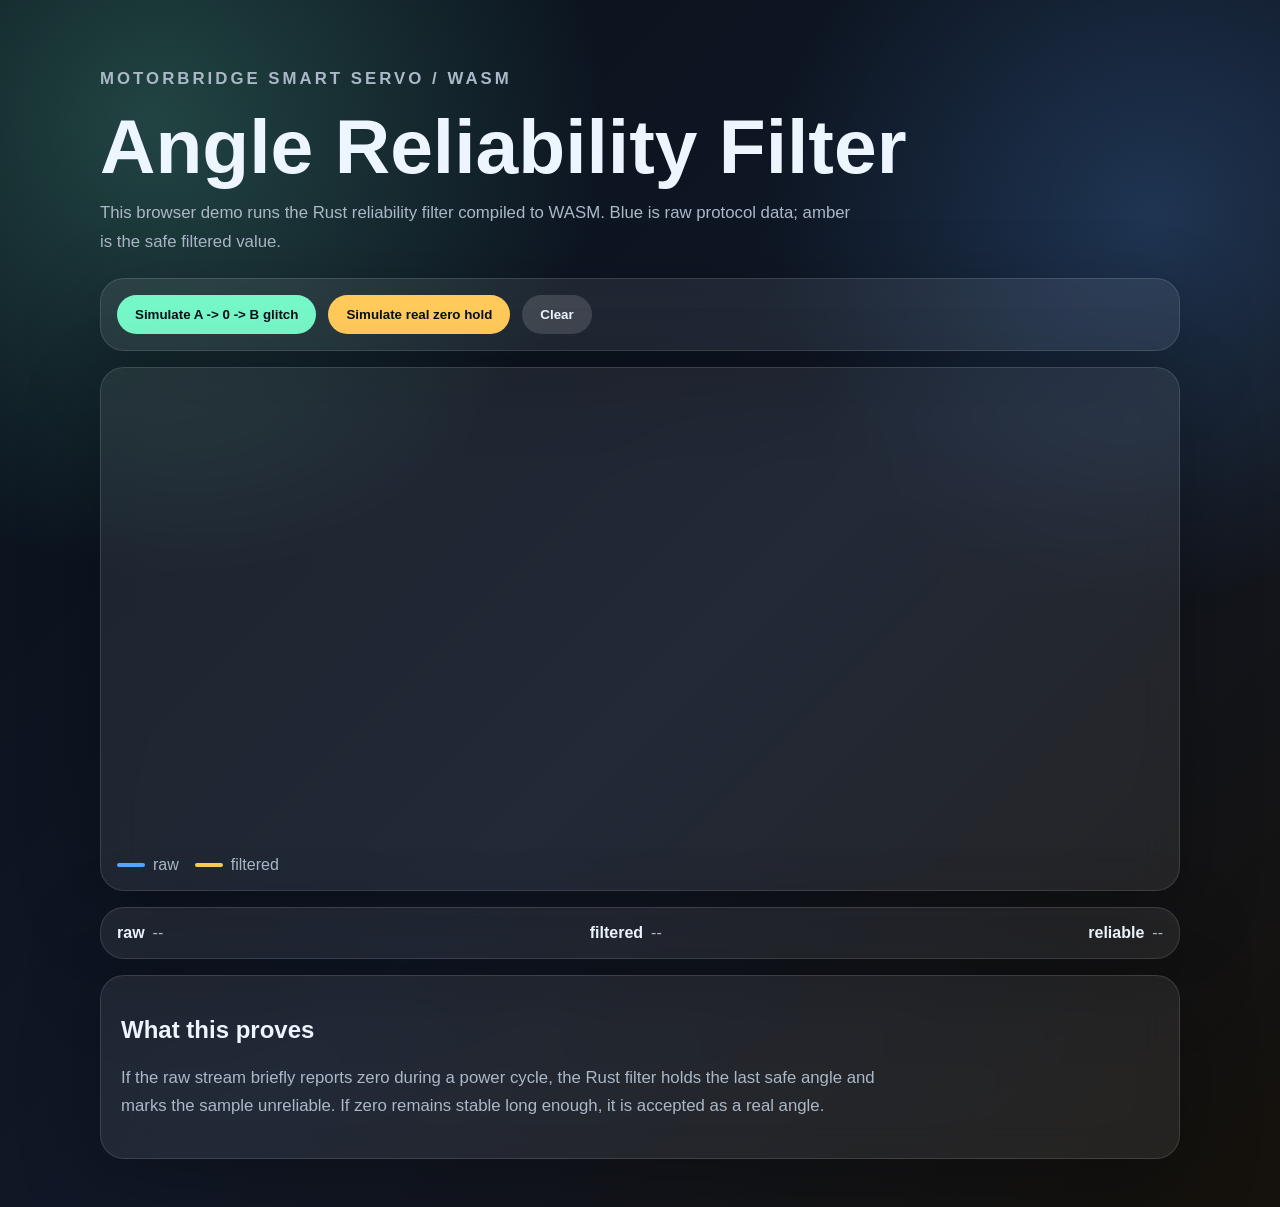
==== examples/wasm/browser-filter-demo/index.html @ 38129cca "Organize examples and add WASM browser demo" ====
<!doctype html>
<html lang="en">
  <head>
    <meta charset="utf-8" />
    <meta name="viewport" content="width=device-width, initial-scale=1" />
    <title>MotorBridge WASM Angle Filter Demo</title>
    <link rel="stylesheet" href="styles.css" />
  </head>
  <body>
    <main class="shell">
      <section class="hero">
        <p class="eyebrow">MotorBridge Smart Servo / WASM</p>
        <h1>Angle Reliability Filter</h1>
        <p>
          This browser demo runs the Rust reliability filter compiled to WASM.
          Blue is raw protocol data; amber is the safe filtered value.
        </p>
      </section>

      <section class="panel controls">
        <button id="play-glitch">Simulate A -> 0 -> B glitch</button>
        <button id="play-zero">Simulate real zero hold</button>
        <button id="clear">Clear</button>
      </section>

      <section class="panel chart-card">
        <canvas id="chart" width="960" height="420" aria-label="Angle chart"></canvas>
        <div class="legend">
          <span><i class="raw"></i>raw</span>
          <span><i class="filtered"></i>filtered</span>
        </div>
      </section>

      <section class="panel readout">
        <div><strong>raw</strong><span id="raw">--</span></div>
        <div><strong>filtered</strong><span id="filtered">--</span></div>
        <div><strong>reliable</strong><span id="reliable">--</span></div>
      </section>

      <section class="panel notes">
        <h2>What this proves</h2>
        <p>
          If the raw stream briefly reports zero during a power cycle, the Rust
          filter holds the last safe angle and marks the sample unreliable. If
          zero remains stable long enough, it is accepted as a real angle.
        </p>
      </section>
    </main>

    <script type="module" src="app.js"></script>
  </body>
</html>
---- examples/wasm/browser-filter-demo/styles.css ----
:root {
  color-scheme: dark;
  --bg: #0a1018;
  --panel: rgba(255, 255, 255, 0.075);
  --text: #edf6ff;
  --muted: #aab8c7;
  --raw: #54a8ff;
  --filtered: #ffca5a;
  --accent: #76f7c8;
}

* {
  box-sizing: border-box;
}

body {
  margin: 0;
  min-height: 100vh;
  font-family: "Aptos", "Segoe UI", sans-serif;
  color: var(--text);
  background:
    radial-gradient(circle at 12% 10%, rgba(118, 247, 200, 0.22), transparent 28rem),
    radial-gradient(circle at 90% 18%, rgba(84, 168, 255, 0.20), transparent 24rem),
    linear-gradient(135deg, #08111a 0%, #111827 55%, #15110b 100%);
}

.shell {
  width: min(1080px, calc(100% - 32px));
  margin: 0 auto;
  padding: 48px 0;
}

.hero {
  margin-bottom: 22px;
}

.eyebrow {
  color: var(--accent);
  font-size: 0.78rem;
  font-weight: 800;
  letter-spacing: 0.18em;
  text-transform: uppercase;
}

h1 {
  margin: 0;
  font-size: clamp(2.2rem, 6vw, 5rem);
  line-height: 0.94;
}

.hero p,
.notes p {
  max-width: 760px;
  color: var(--muted);
  font-size: 1.05rem;
  line-height: 1.7;
}

.panel {
  border: 1px solid rgba(255, 255, 255, 0.12);
  border-radius: 24px;
  background: var(--panel);
  box-shadow: 0 24px 80px rgba(0, 0, 0, 0.28);
  backdrop-filter: blur(18px);
}

.controls {
  display: flex;
  flex-wrap: wrap;
  gap: 12px;
  padding: 16px;
  margin-bottom: 16px;
}

button {
  border: 0;
  border-radius: 999px;
  padding: 12px 18px;
  color: #061018;
  background: var(--accent);
  font-weight: 800;
  cursor: pointer;
}

button:nth-child(2) {
  background: var(--filtered);
}

button:nth-child(3) {
  color: var(--text);
  background: rgba(255, 255, 255, 0.14);
}

.chart-card {
  padding: 16px;
}

canvas {
  display: block;
  width: 100%;
  height: auto;
  border-radius: 18px;
}

.legend,
.readout {
  display: flex;
  flex-wrap: wrap;
  gap: 16px;
  margin-top: 14px;
}

.legend span,
.readout div {
  display: inline-flex;
  align-items: center;
  gap: 8px;
  color: var(--muted);
}

.legend i {
  width: 28px;
  height: 4px;
  border-radius: 999px;
}

.legend .raw {
  background: var(--raw);
}

.legend .filtered {
  background: var(--filtered);
}

.readout {
  justify-content: space-between;
  padding: 16px;
  margin-top: 16px;
}

.readout strong {
  color: var(--text);
}

.notes {
  padding: 20px;
  margin-top: 16px;
}

@media (max-width: 640px) {
  .shell {
    width: min(100% - 20px, 1080px);
    padding: 28px 0;
  }

  .readout {
    display: grid;
  }
}
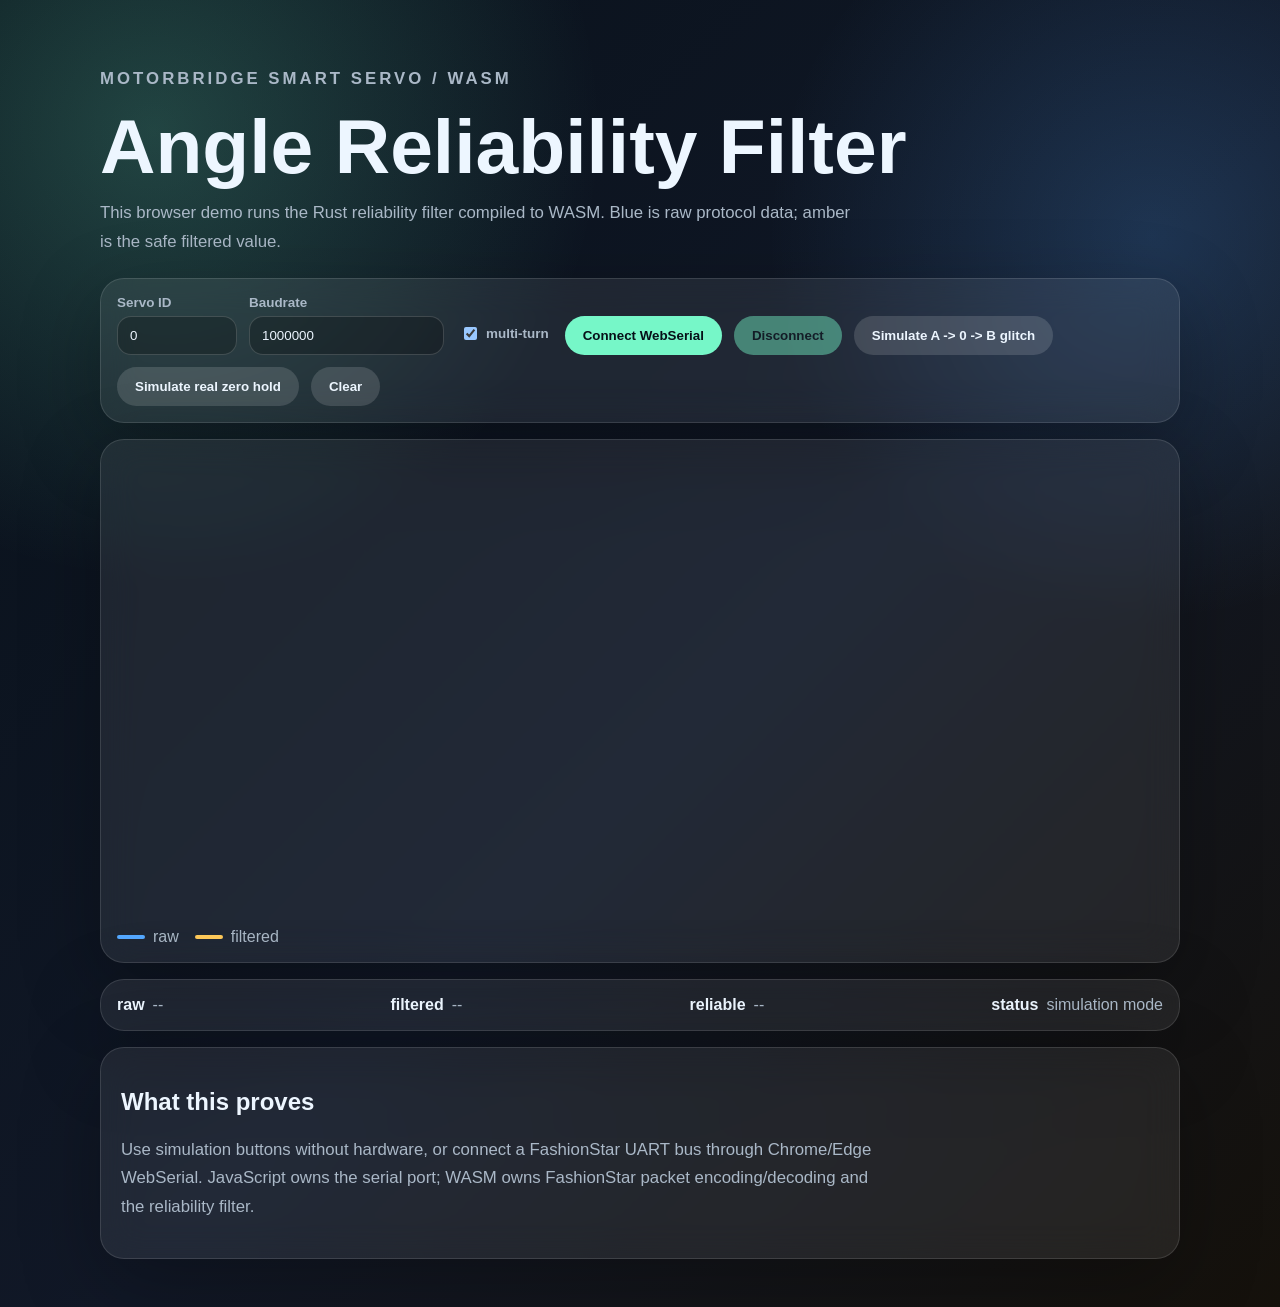
==== commit a4034510: "Add WebSerial WASM protocol demo" ====
--- a/examples/wasm/browser-filter-demo/index.html
+++ b/examples/wasm/browser-filter-demo/index.html
@@ -18,6 +18,20 @@
       </section>
 
       <section class="panel controls">
+        <label>
+          Servo ID
+          <input id="servo-id" type="number" min="0" max="253" value="0" />
+        </label>
+        <label>
+          Baudrate
+          <input id="baudrate" type="number" min="9600" value="1000000" />
+        </label>
+        <label class="check">
+          <input id="multi-turn" type="checkbox" checked />
+          multi-turn
+        </label>
+        <button id="connect">Connect WebSerial</button>
+        <button id="disconnect" disabled>Disconnect</button>
         <button id="play-glitch">Simulate A -> 0 -> B glitch</button>
         <button id="play-zero">Simulate real zero hold</button>
         <button id="clear">Clear</button>
@@ -35,14 +49,16 @@
         <div><strong>raw</strong><span id="raw">--</span></div>
         <div><strong>filtered</strong><span id="filtered">--</span></div>
         <div><strong>reliable</strong><span id="reliable">--</span></div>
+        <div><strong>status</strong><span id="status">simulation mode</span></div>
       </section>
 
       <section class="panel notes">
         <h2>What this proves</h2>
         <p>
-          If the raw stream briefly reports zero during a power cycle, the Rust
-          filter holds the last safe angle and marks the sample unreliable. If
-          zero remains stable long enough, it is accepted as a real angle.
+          Use simulation buttons without hardware, or connect a FashionStar UART
+          bus through Chrome/Edge WebSerial. JavaScript owns the serial port;
+          WASM owns FashionStar packet encoding/decoding and the reliability
+          filter.
         </p>
       </section>
     </main>
--- a/examples/wasm/browser-filter-demo/styles.css
+++ b/examples/wasm/browser-filter-demo/styles.css
@@ -67,9 +67,40 @@
 .controls {
   display: flex;
   flex-wrap: wrap;
+  align-items: end;
   gap: 12px;
   padding: 16px;
   margin-bottom: 16px;
+}
+
+.controls label {
+  display: grid;
+  gap: 6px;
+  min-width: 120px;
+  color: var(--muted);
+  font-size: 0.84rem;
+  font-weight: 800;
+}
+
+.controls .check {
+  display: inline-flex;
+  align-items: center;
+  min-width: auto;
+  padding: 12px 4px;
+}
+
+input {
+  width: 100%;
+  border: 1px solid rgba(255, 255, 255, 0.16);
+  border-radius: 14px;
+  padding: 11px 12px;
+  color: var(--text);
+  background: rgba(0, 0, 0, 0.24);
+  outline: none;
+}
+
+input[type="checkbox"] {
+  width: auto;
 }
 
 button {
@@ -83,12 +114,19 @@
 }
 
 button:nth-child(2) {
-  background: var(--filtered);
+  background: var(--accent);
 }
 
-button:nth-child(3) {
+button:nth-of-type(3),
+button:nth-of-type(4),
+button:nth-of-type(5) {
   color: var(--text);
   background: rgba(255, 255, 255, 0.14);
+}
+
+button:disabled {
+  cursor: not-allowed;
+  opacity: 0.45;
 }
 
 .chart-card {
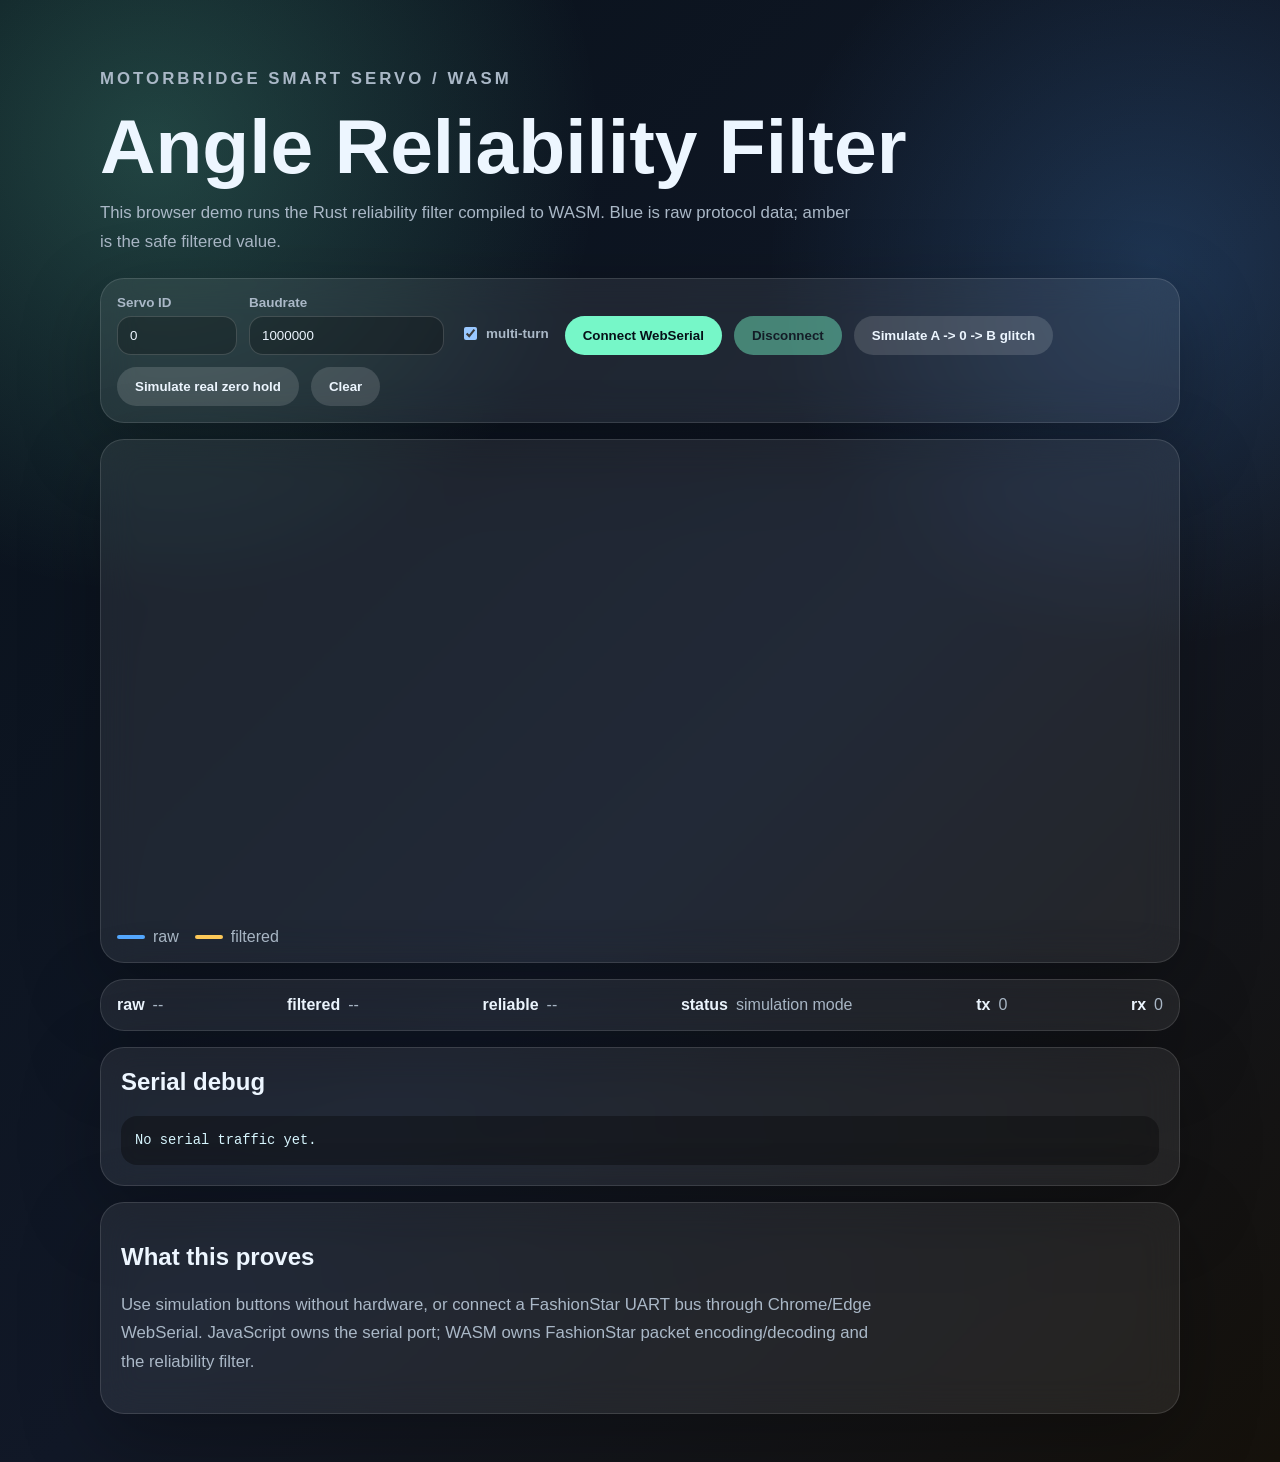
==== commit d13501e6: "Improve WebSerial demo diagnostics" ====
--- a/examples/wasm/browser-filter-demo/index.html
+++ b/examples/wasm/browser-filter-demo/index.html
@@ -50,6 +50,13 @@
         <div><strong>filtered</strong><span id="filtered">--</span></div>
         <div><strong>reliable</strong><span id="reliable">--</span></div>
         <div><strong>status</strong><span id="status">simulation mode</span></div>
+        <div><strong>tx</strong><span id="tx-count">0</span></div>
+        <div><strong>rx</strong><span id="rx-count">0</span></div>
+      </section>
+
+      <section class="panel debug">
+        <h2>Serial debug</h2>
+        <pre id="debug-log">No serial traffic yet.</pre>
       </section>
 
       <section class="panel notes">
--- a/examples/wasm/browser-filter-demo/styles.css
+++ b/examples/wasm/browser-filter-demo/styles.css
@@ -185,6 +185,27 @@
   margin-top: 16px;
 }
 
+.debug {
+  padding: 20px;
+  margin-top: 16px;
+}
+
+.debug h2 {
+  margin-top: 0;
+}
+
+pre {
+  overflow: auto;
+  max-height: 220px;
+  margin: 0;
+  padding: 14px;
+  border-radius: 16px;
+  color: #d8f7ff;
+  background: rgba(0, 0, 0, 0.34);
+  font: 0.86rem/1.55 "Cascadia Mono", "SFMono-Regular", Consolas, monospace;
+  white-space: pre-wrap;
+}
+
 @media (max-width: 640px) {
   .shell {
     width: min(100% - 20px, 1080px);
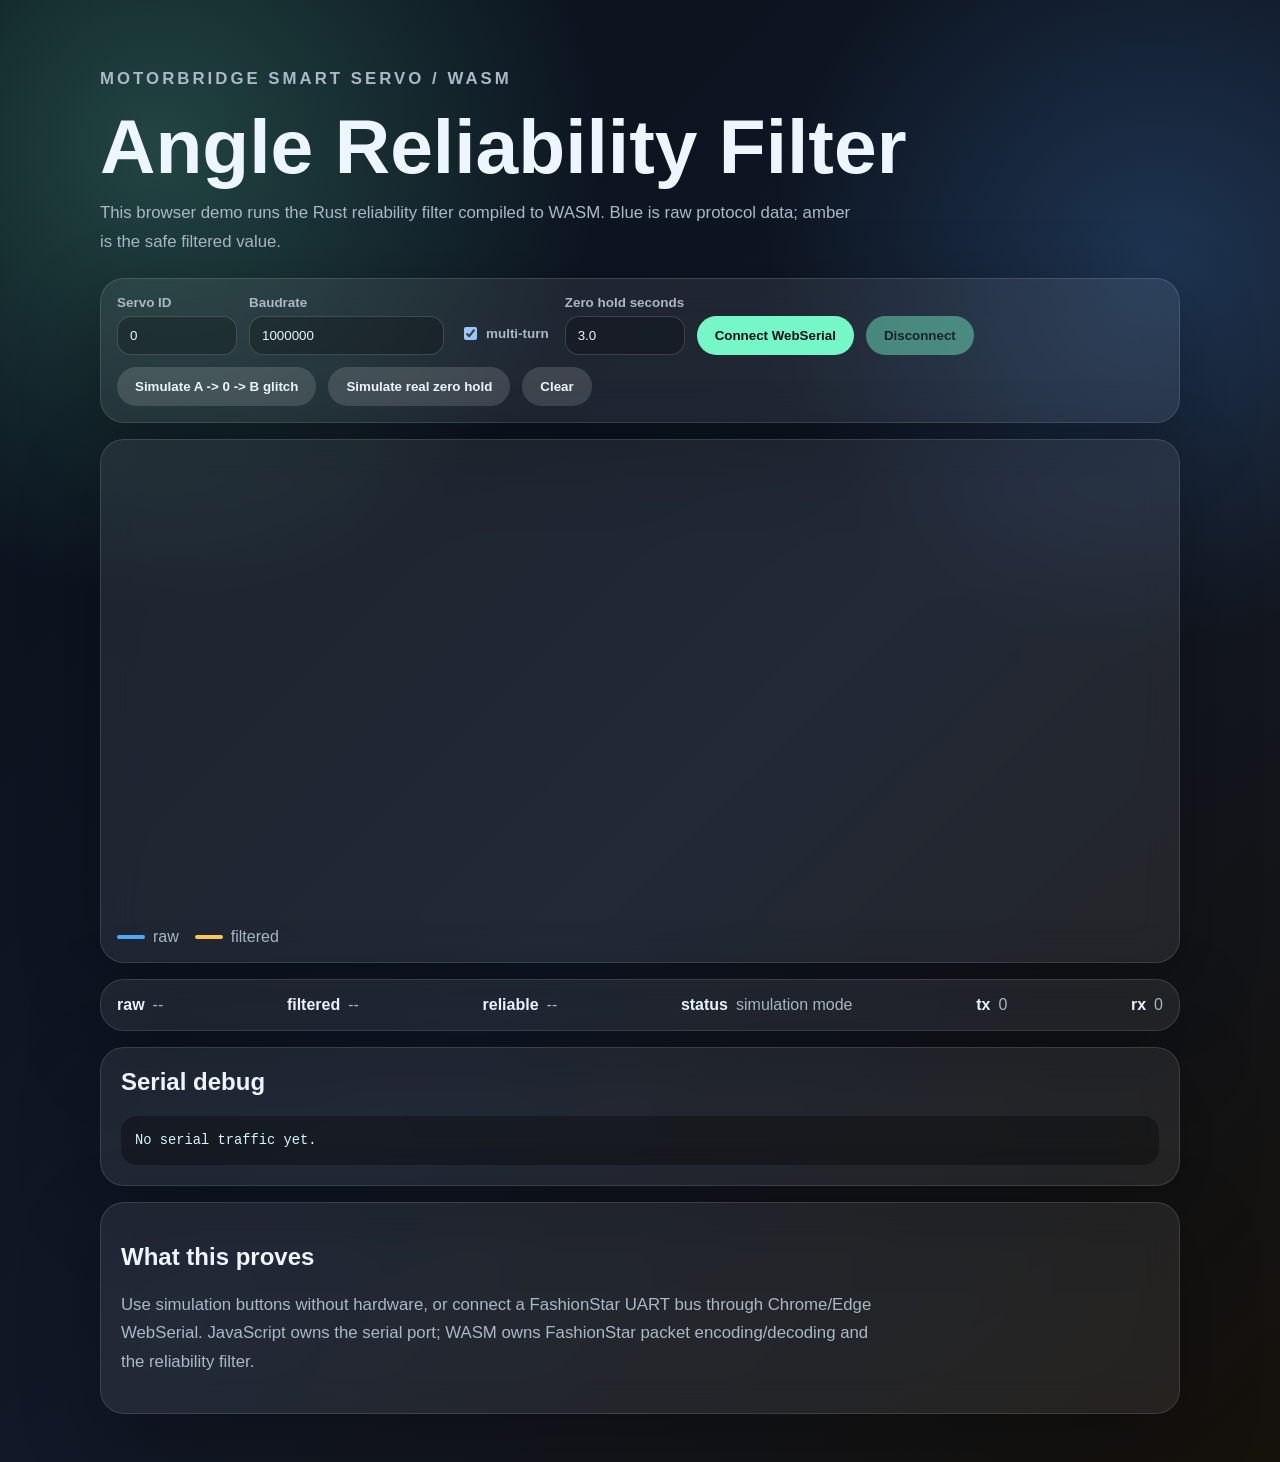
==== commit f3827c23: "Tune WASM zero-glitch hold timing" ====
--- a/examples/wasm/browser-filter-demo/index.html
+++ b/examples/wasm/browser-filter-demo/index.html
@@ -29,6 +29,10 @@
         <label class="check">
           <input id="multi-turn" type="checkbox" checked />
           multi-turn
+        </label>
+        <label>
+          Zero hold seconds
+          <input id="zero-hold-s" type="number" min="0.2" max="10" step="0.1" value="3.0" />
         </label>
         <button id="connect">Connect WebSerial</button>
         <button id="disconnect" disabled>Disconnect</button>
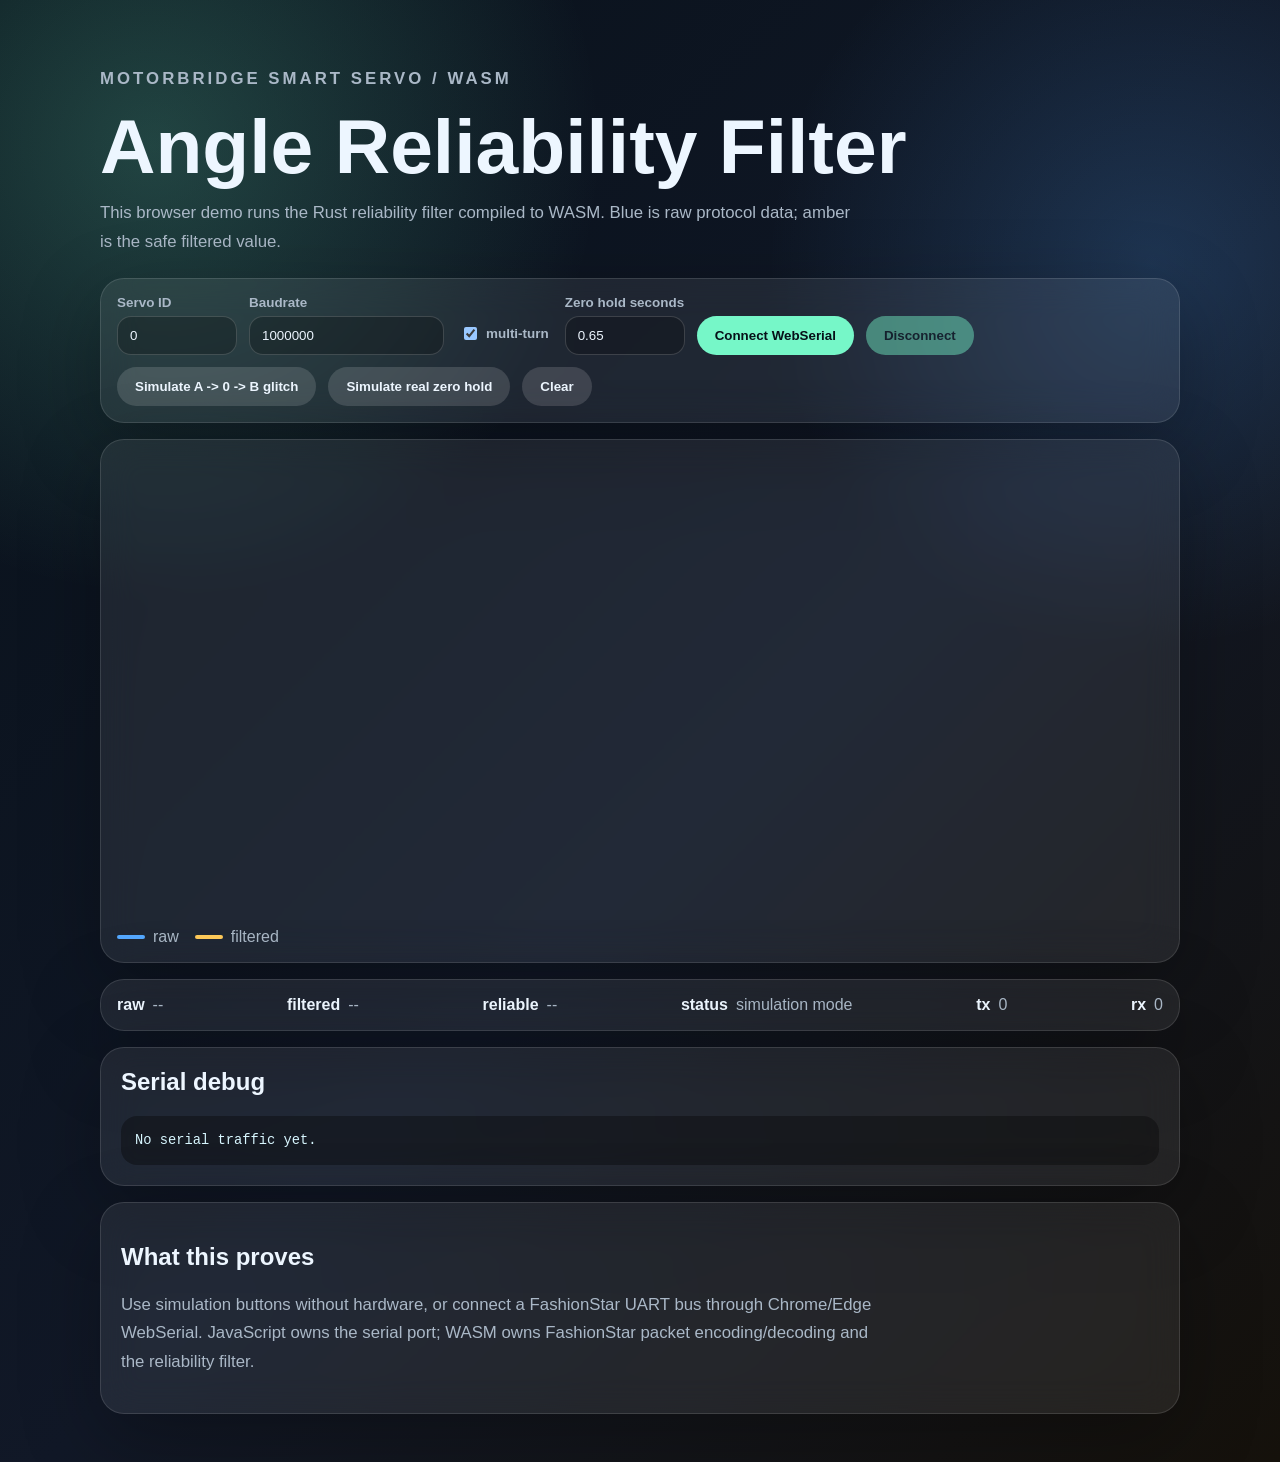
==== commit 2e13424d: "Improve smart servo monitoring reliability" ====
--- a/examples/wasm/browser-filter-demo/index.html
+++ b/examples/wasm/browser-filter-demo/index.html
@@ -32,7 +32,7 @@
         </label>
         <label>
           Zero hold seconds
-          <input id="zero-hold-s" type="number" min="0.2" max="10" step="0.1" value="3.0" />
+          <input id="zero-hold-s" type="number" min="0.2" max="10" step="0.05" value="0.65" />
         </label>
         <button id="connect">Connect WebSerial</button>
         <button id="disconnect" disabled>Disconnect</button>
